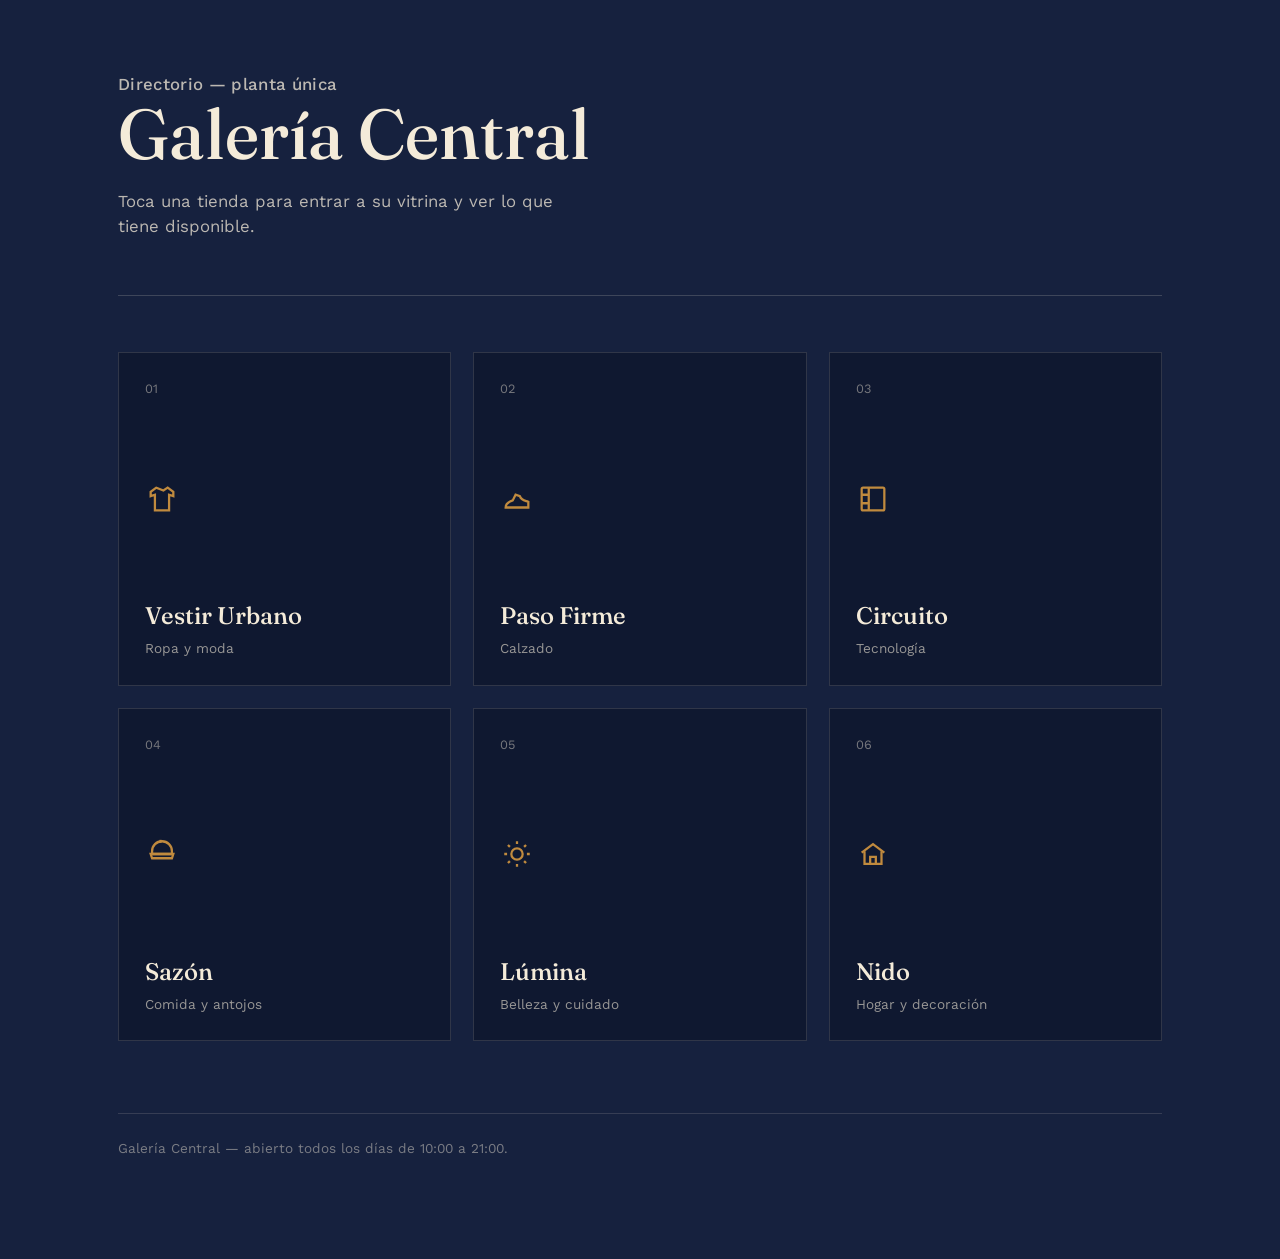
==== centro_comercial/index.html @ 153ecaf2 "Cambio1" ====
<!DOCTYPE html>
<html lang="es">
<head>
<meta charset="UTF-8">
<meta name="viewport" content="width=device-width, initial-scale=1.0">
<title>Galería Central — Directorio</title>
<link rel="stylesheet" href="style.css">
<style>
  .wrap{
    max-width: 1100px;
    margin: 0 auto;
    padding: 72px 28px 100px;
  }
  header.hero{
    padding-bottom: 56px;
    border-bottom: 1px solid rgba(244,235,217,0.18);
    margin-bottom: 56px;
  }
  .kicker{
    font-family: 'Work Sans', sans-serif;
    font-weight: 500;
    letter-spacing: 0.02em;
    color: var(--brass);
    font-size: 0.95rem;
    margin: 0 0 14px;
  }
  h1.display{
    font-size: clamp(2.6rem, 6vw, 4.4rem);
    font-weight: 500;
    margin: 0 0 18px;
    line-height: 1.05;
    max-width: 14ch;
  }
  .hero p{
    max-width: 46ch;
    color: rgba(244,235,217,0.75);
    font-size: 1.05rem;
    margin: 0;
  }
  .grid{
    display: grid;
    grid-template-columns: repeat(3, 1fr);
    gap: 22px;
  }
  @media (max-width: 820px){
    .grid{ grid-template-columns: repeat(2, 1fr); }
  }
  @media (max-width: 540px){
    .grid{ grid-template-columns: 1fr; }
  }
  .tile{
    position: relative;
    aspect-ratio: 1 / 1;
    display: flex;
    flex-direction: column;
    justify-content: space-between;
    padding: 26px;
    background: var(--indigo-deep);
    border: 1px solid rgba(244,235,217,0.14);
    text-decoration: none;
    color: var(--parchment);
    transition: transform 0.18s ease, border-color 0.18s ease, background 0.18s ease;
  }
  .tile:hover, .tile:focus-visible{
    transform: translateY(-4px);
    border-color: var(--brass);
    background: #1B2A4A;
  }
  .tile .num{
    font-family: 'Work Sans', sans-serif;
    font-size: 0.8rem;
    color: rgba(244,235,217,0.45);
  }
  .tile svg{
    width: 34px;
    height: 34px;
    stroke: var(--brass);
  }
  .tile .name{
    font-family: 'Fraunces', serif;
    font-size: 1.5rem;
    font-weight: 500;
    margin: 0 0 4px;
  }
  .tile .cat{
    font-size: 0.85rem;
    color: rgba(244,235,217,0.6);
    margin: 0;
  }
  footer{
    margin-top: 72px;
    padding-top: 24px;
    border-top: 1px solid rgba(244,235,217,0.14);
    font-size: 0.85rem;
    color: rgba(244,235,217,0.45);
  }
</style>
</head>
<body>
  <div class="wrap">
    <header class="hero">
      <p class="kicker">Directorio — planta única</p>
      <h1 class="display">Galería Central</h1>
      <p>Toca una tienda para entrar a su vitrina y ver lo que tiene disponible.</p>
    </header>

    <nav class="grid" aria-label="Tiendas del centro comercial">

      <a class="tile" href="tienda-vestir-urbano/index.html">
        <div class="num">01</div>
        <svg viewBox="0 0 24 24" fill="none" stroke-width="1.6"><path d="M8 4l-4 3v3l3-1v11h10V9l3 1V7l-4-3-3 2-5-2z"/></svg>
        <div>
          <p class="name">Vestir Urbano</p>
          <p class="cat">Ropa y moda</p>
        </div>
      </a>

      <a class="tile" href="tienda-paso-firme/index.html">
        <div class="num">02</div>
        <svg viewBox="0 0 24 24" fill="none" stroke-width="1.6"><path d="M4 18c0-3 2-4 5-5l2-4 3 1c1 3 3 3 6 4v4H4z"/></svg>
        <div>
          <p class="name">Paso Firme</p>
          <p class="cat">Calzado</p>
        </div>
      </a>

      <a class="tile" href="tienda-circuito/index.html">
        <div class="num">03</div>
        <svg viewBox="0 0 24 24" fill="none" stroke-width="1.6"><rect x="4" y="4" width="16" height="16" rx="1"/><path d="M9 4v16M4 9h5M4 15h5"/></svg>
        <div>
          <p class="name">Circuito</p>
          <p class="cat">Tecnología</p>
        </div>
      </a>

      <a class="tile" href="tienda-sazon/index.html">
        <div class="num">04</div>
        <svg viewBox="0 0 24 24" fill="none" stroke-width="1.6"><path d="M5 10a7 7 0 0114 0v2H5v-2z"/><path d="M4 12h16l-1 3H5l-1-3z"/><path d="M11 4V2"/></svg>
        <div>
          <p class="name">Sazón</p>
          <p class="cat">Comida y antojos</p>
        </div>
      </a>

      <a class="tile" href="tienda-lumina/index.html">
        <div class="num">05</div>
        <svg viewBox="0 0 24 24" fill="none" stroke-width="1.6"><circle cx="12" cy="12" r="4"/><path d="M12 3v2M12 19v2M3 12h2M19 12h2M5.6 5.6l1.4 1.4M17 17l1.4 1.4M5.6 18.4L7 17M17 7l1.4-1.4"/></svg>
        <div>
          <p class="name">Lúmina</p>
          <p class="cat">Belleza y cuidado</p>
        </div>
      </a>

      <a class="tile" href="tienda-nido/index.html">
        <div class="num">06</div>
        <svg viewBox="0 0 24 24" fill="none" stroke-width="1.6"><path d="M4 11l8-6 8 6"/><path d="M6 10v9h12v-9"/><path d="M10 19v-5h4v5"/></svg>
        <div>
          <p class="name">Nido</p>
          <p class="cat">Hogar y decoración</p>
        </div>
      </a>

    </nav>

    <footer>Galería Central — abierto todos los días de 10:00 a 21:00.</footer>
  </div>
</body>
</html>
---- centro_comercial/style.css ----
@import url('https://fonts.googleapis.com/css2?family=Fraunces:opsz,wght@9..144,400;9..144,500;9..144,600&family=Work+Sans:wght@400;500;600&display=swap');

:root{
  --indigo: #16213E;
  --indigo-deep: #0F1830;
  --parchment: #F4EBD9;
  --ink: #1B1B1F;
  --brass: #C08A3E;
  --rust: #A8471F;
  --sage: #5C6B5E;
}

*{ box-sizing: border-box; }

html{ scroll-behavior: smooth; }

body{
  margin:0;
  background: var(--indigo);
  color: var(--parchment);
  font-family: 'Work Sans', sans-serif;
  font-size: 16px;
  line-height: 1.5;
}

a{ color: inherit; }

.display{
  font-family: 'Fraunces', serif;
}

:focus-visible{
  outline: 2px solid var(--brass);
  outline-offset: 3px;
}

@media (prefers-reduced-motion: reduce){
  *{ animation: none !important; transition: none !important; }
}
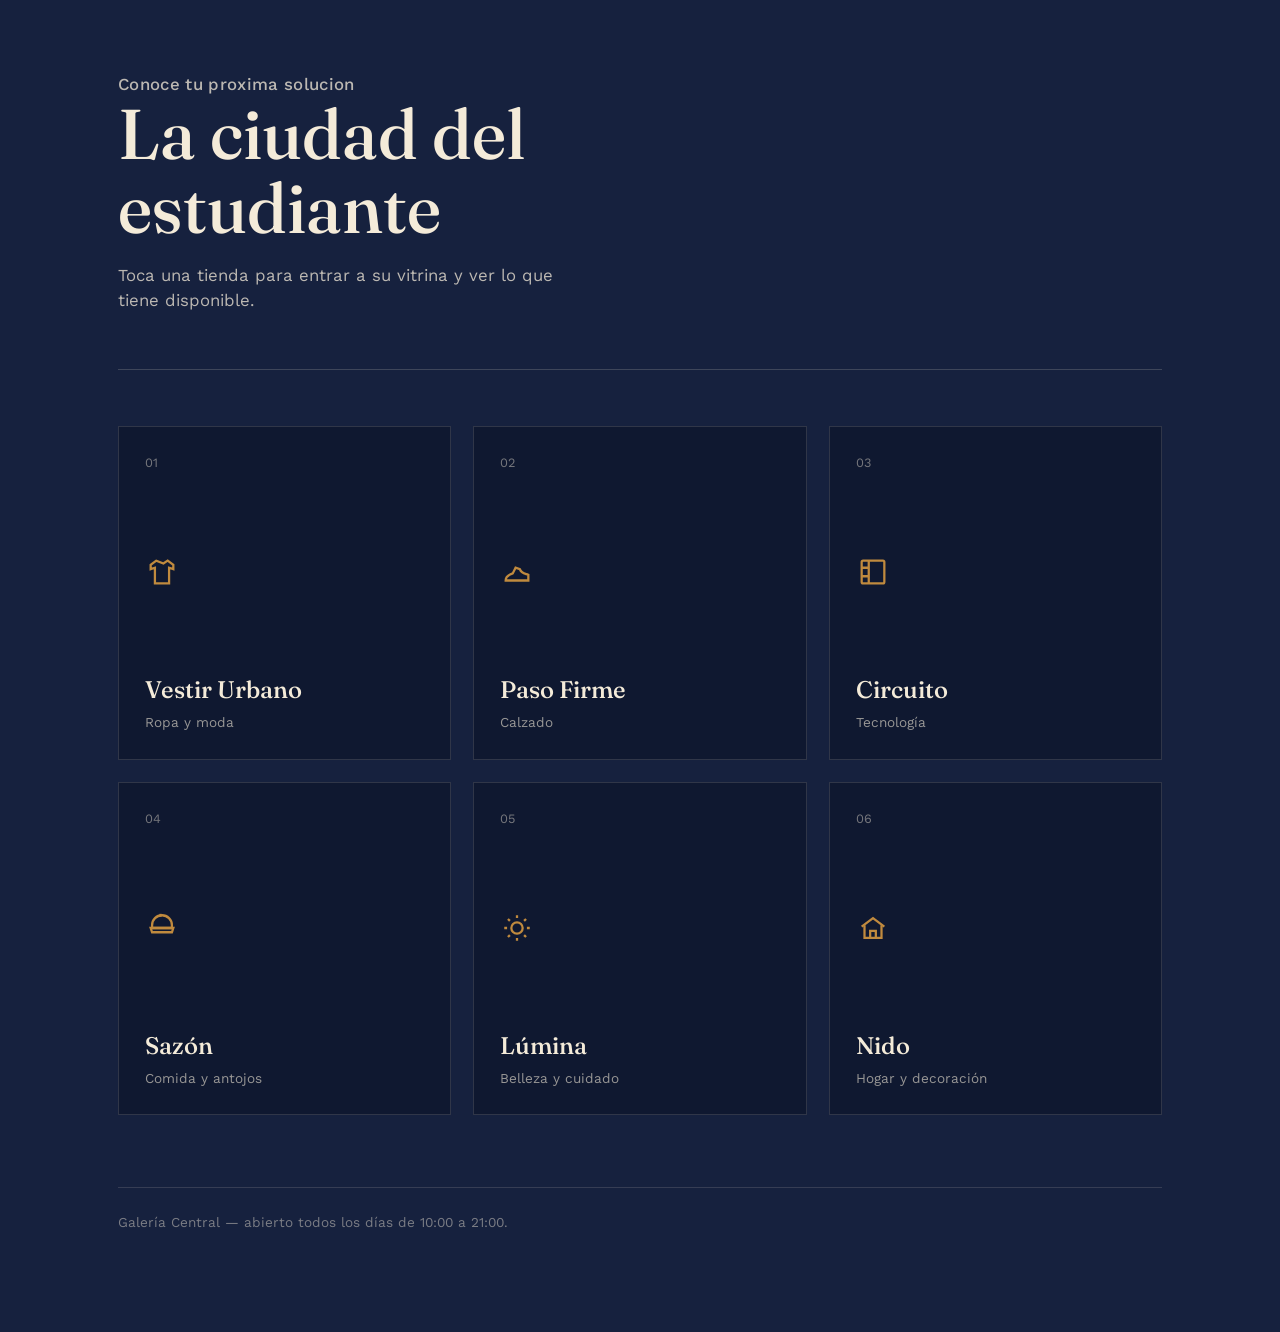
==== commit ce97bcac: "Cambio 2" ====
--- a/centro_comercial/index.html
+++ b/centro_comercial/index.html
@@ -99,8 +99,8 @@
 <body>
   <div class="wrap">
     <header class="hero">
-      <p class="kicker">Directorio — planta única</p>
-      <h1 class="display">Galería Central</h1>
+      <p class="kicker">Conoce tu proxima solucion </p>
+      <h1 class="display">La ciudad del estudiante</h1>
       <p>Toca una tienda para entrar a su vitrina y ver lo que tiene disponible.</p>
     </header>
 
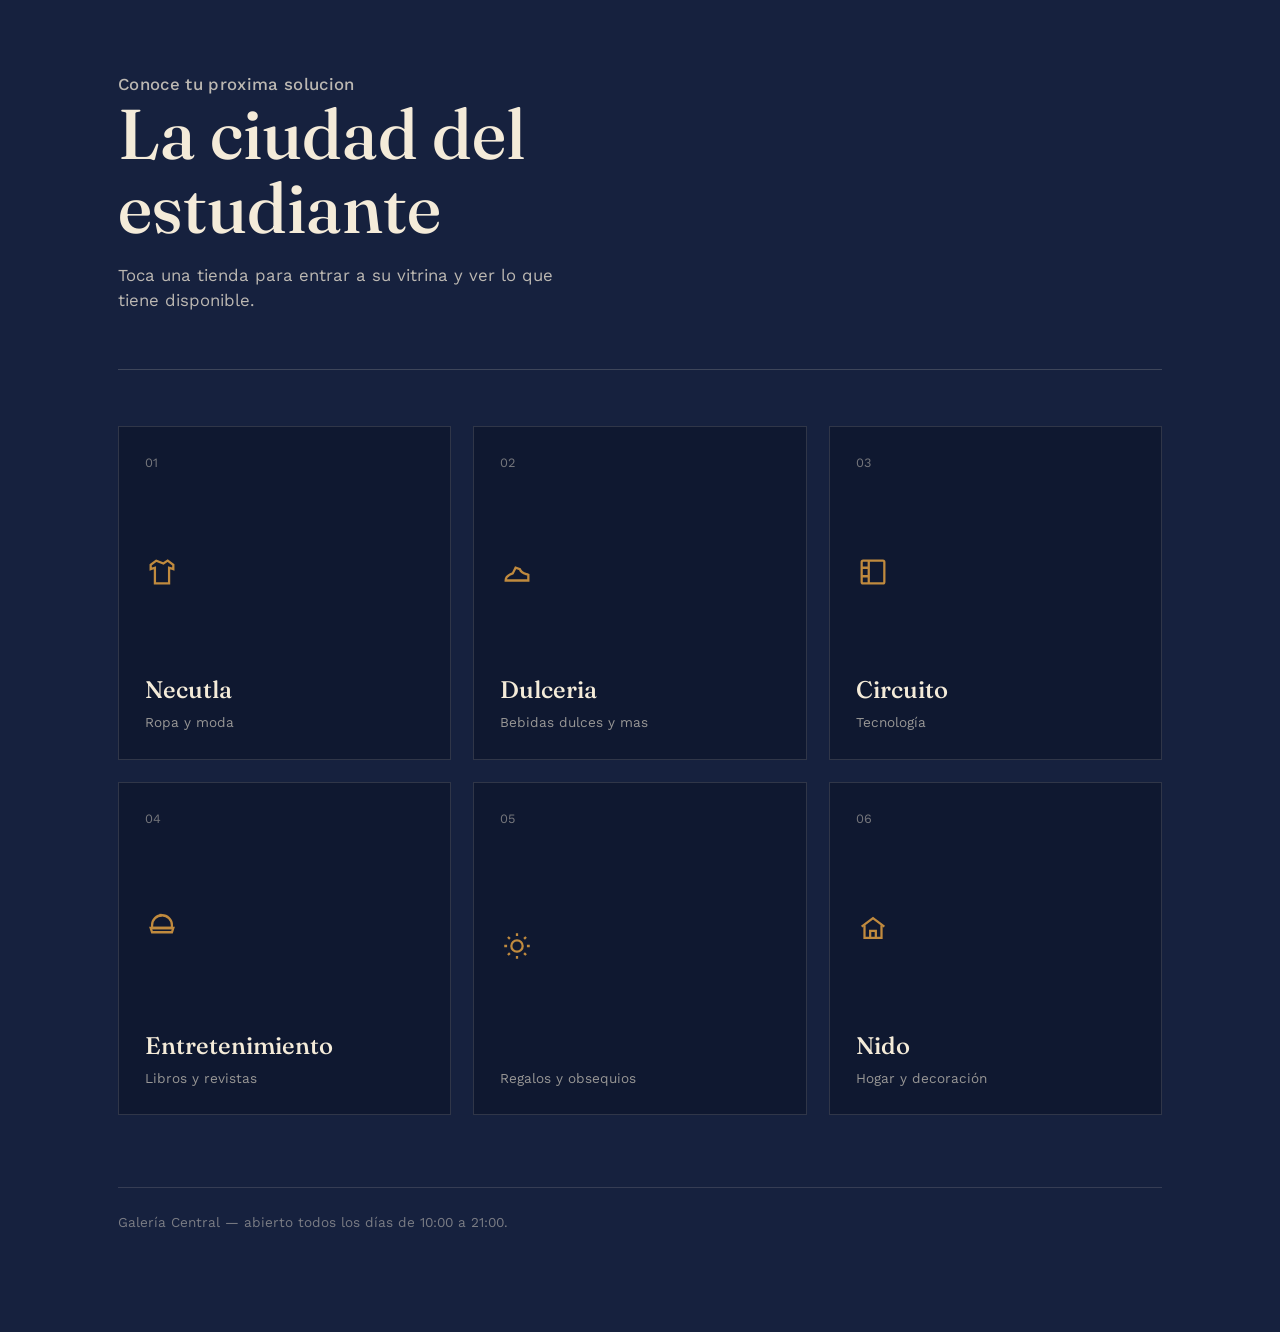
==== commit 2ec6f3a4: "Cambio 4" ====
--- a/centro_comercial/index.html
+++ b/centro_comercial/index.html
@@ -110,7 +110,7 @@
         <div class="num">01</div>
         <svg viewBox="0 0 24 24" fill="none" stroke-width="1.6"><path d="M8 4l-4 3v3l3-1v11h10V9l3 1V7l-4-3-3 2-5-2z"/></svg>
         <div>
-          <p class="name">Vestir Urbano</p>
+          <p class="name">Necutla</p>
           <p class="cat">Ropa y moda</p>
         </div>
       </a>
@@ -119,8 +119,8 @@
         <div class="num">02</div>
         <svg viewBox="0 0 24 24" fill="none" stroke-width="1.6"><path d="M4 18c0-3 2-4 5-5l2-4 3 1c1 3 3 3 6 4v4H4z"/></svg>
         <div>
-          <p class="name">Paso Firme</p>
-          <p class="cat">Calzado</p>
+          <p class="name">Dulceria</p>
+          <p class="cat">Bebidas dulces y mas</p>
         </div>
       </a>
 
@@ -137,8 +137,8 @@
         <div class="num">04</div>
         <svg viewBox="0 0 24 24" fill="none" stroke-width="1.6"><path d="M5 10a7 7 0 0114 0v2H5v-2z"/><path d="M4 12h16l-1 3H5l-1-3z"/><path d="M11 4V2"/></svg>
         <div>
-          <p class="name">Sazón</p>
-          <p class="cat">Comida y antojos</p>
+          <p class="name">Entretenimiento</p>
+          <p class="cat">Libros y revistas</p>
         </div>
       </a>
 
@@ -146,8 +146,8 @@
         <div class="num">05</div>
         <svg viewBox="0 0 24 24" fill="none" stroke-width="1.6"><circle cx="12" cy="12" r="4"/><path d="M12 3v2M12 19v2M3 12h2M19 12h2M5.6 5.6l1.4 1.4M17 17l1.4 1.4M5.6 18.4L7 17M17 7l1.4-1.4"/></svg>
         <div>
-          <p class="name">Lúmina</p>
-          <p class="cat">Belleza y cuidado</p>
+          <p class="name"></p>
+          <p class="cat">Regalos y obsequios</p>
         </div>
       </a>
 
